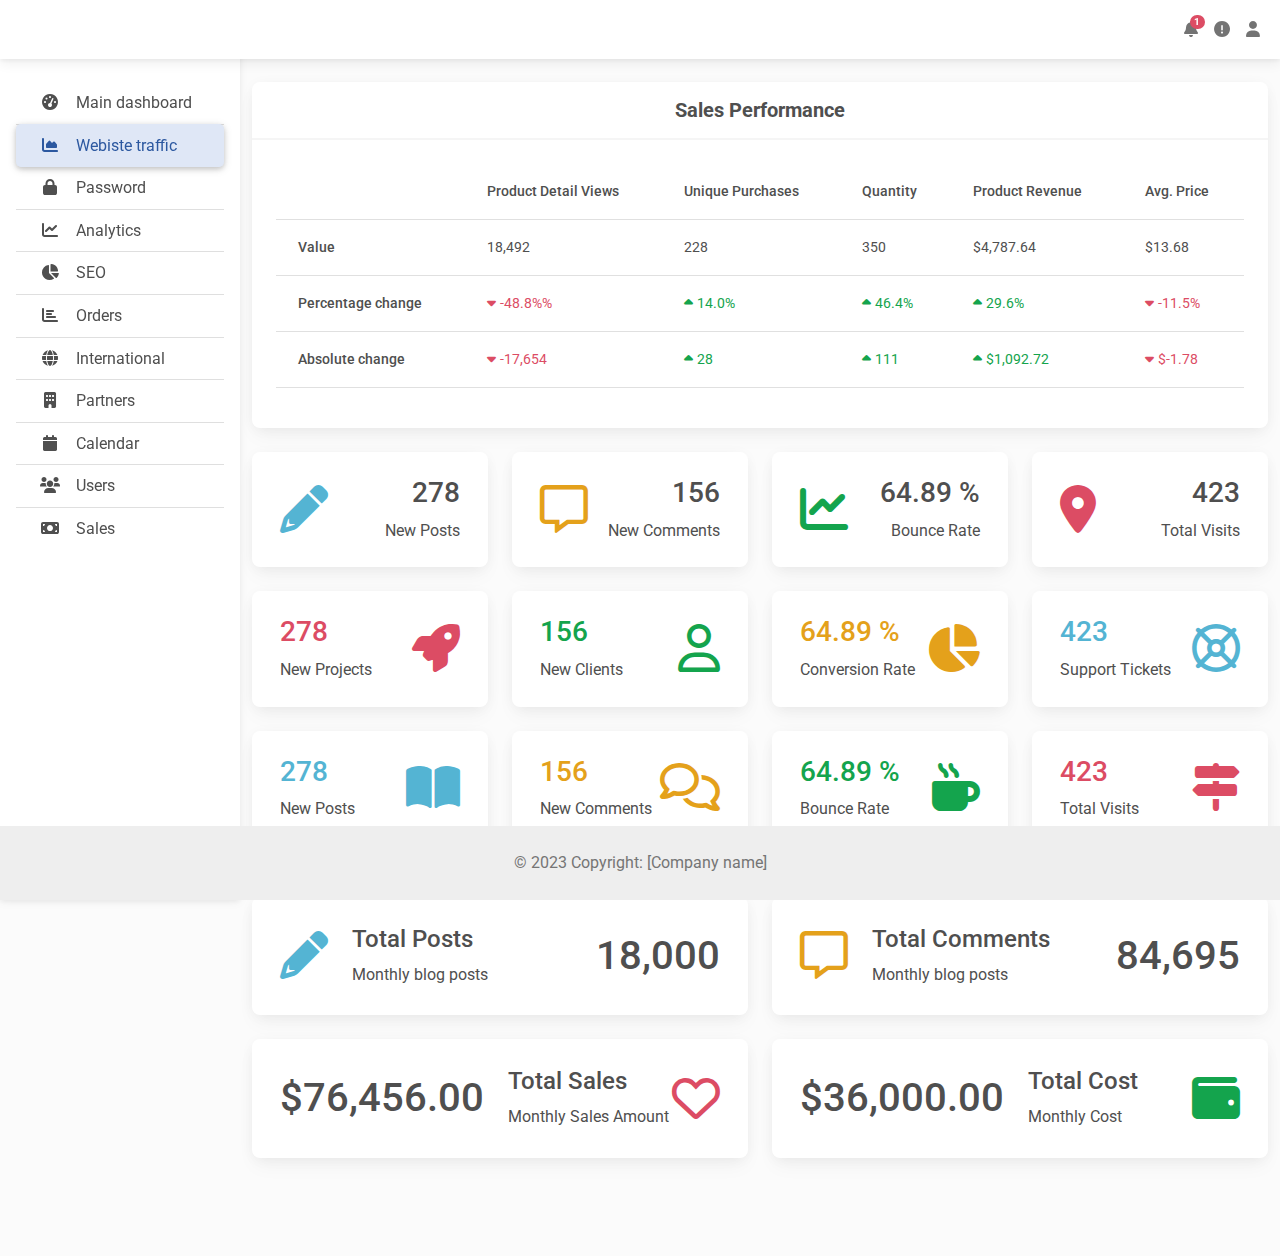
==== template-admin.html @ 0edb2a42 "Updated admin template, added login template (Create, Login, Reset sections)" ====
<!DOCTYPE html>
<html lang="en">
    <head>
        <meta charset="UTF-8" />
        <meta name="viewport" content="width=device-width, initial-scale=1, shrink-to-fit=no" />
        <meta http-equiv="x-ua-compatible" content="ie=edge" />
        <meta name="robots" content="noindex, nofollow" />
        <title>Admin template</title>
        <link rel="icon" href="img/mdb-favicon.ico" type="image/x-icon" />
        <!-- Font Awesome -->
        <link rel="stylesheet" href="https://cdnjs.cloudflare.com/ajax/libs/font-awesome/6.0.0/css/all.min.css" />
        <!-- Google Fonts Roboto -->
        <link rel="stylesheet" href="https://fonts.googleapis.com/css2?family=Roboto:wght@300;400;500;700;900&display=swap" />
        <!-- MDB -->
        <link rel="stylesheet" href="css/mdb.min.css" />
        <!-- Custom styles -->
        <link rel="stylesheet" href="css/app.css" />

        <!-- MDB -->
        <!-- <script type="text/javascript" src="https://cdnjs.cloudflare.com/ajax/libs/jquery/3.7.0/jquery.min.js"></script> -->
        <script type="text/javascript" src="js/mdb.min.js"></script>
        <!-- Custom scripts -->
        <script type="text/javascript" src="js/app.js"></script>
        <script type="text/javascript">
        </script>

    </head>
    <body class="admin">
        <!--Main Navigation-->
        <header>
            <!-- Sidebar -->
            <nav
                id="sidebarMenu"
                class="collapse d-lg-block sidebar collapse bg-white"
                >
            <div class="position-sticky">
                <div class="list-group list-group-flush mx-3 mt-4">
                <a
                    href="#"
                    class="list-group-item list-group-item-action py-2 ripple"
                    aria-current="true"
                    >
                    <i class="fas fa-tachometer-alt fa-fw me-3"></i
                    ><span>Main dashboard</span>
                </a>
                <a
                    href="#"
                    class="list-group-item list-group-item-action py-2 ripple active"
                    >
                    <i class="fas fa-chart-area fa-fw me-3"></i
                    ><span>Webiste traffic</span>
                </a>
                <a
                    href="#"
                    class="list-group-item list-group-item-action py-2 ripple"
                    ><i class="fas fa-lock fa-fw me-3"></i><span>Password</span></a
                    >
                <a
                    href="#"
                    class="list-group-item list-group-item-action py-2 ripple"
                    ><i class="fas fa-chart-line fa-fw me-3"></i
                    ><span>Analytics</span></a
                    >
                <a
                    href="#"
                    class="list-group-item list-group-item-action py-2 ripple"
                    >
                    <i class="fas fa-chart-pie fa-fw me-3"></i><span>SEO</span>
                </a>
                <a
                    href="#"
                    class="list-group-item list-group-item-action py-2 ripple"
                    ><i class="fas fa-chart-bar fa-fw me-3"></i><span>Orders</span></a
                    >
                <a
                    href="#"
                    class="list-group-item list-group-item-action py-2 ripple"
                    ><i class="fas fa-globe fa-fw me-3"></i
                    ><span>International</span></a
                    >
                <a
                    href="#"
                    class="list-group-item list-group-item-action py-2 ripple"
                    ><i class="fas fa-building fa-fw me-3"></i
                    ><span>Partners</span></a
                    >
                <a
                    href="#"
                    class="list-group-item list-group-item-action py-2 ripple"
                    ><i class="fas fa-calendar fa-fw me-3"></i
                    ><span>Calendar</span></a
                    >
                <a
                    href="#"
                    class="list-group-item list-group-item-action py-2 ripple"
                    ><i class="fas fa-users fa-fw me-3"></i><span>Users</span></a
                    >
                <a
                    href="#"
                    class="list-group-item list-group-item-action py-2 ripple"
                    ><i class="fas fa-money-bill fa-fw me-3"></i><span>Sales</span></a
                    >
                </div>
            </div>
            </nav>
            <!-- Sidebar -->
        
            <!-- Navbar -->
            <nav
                id="main-navbar"
                class="navbar navbar-expand-lg navbar-light bg-white fixed-top"
                >
            <!-- Container wrapper -->
            <div class="container-fluid">
                <!-- Toggle button -->
                <button
                        class="navbar-toggler"
                        type="button"
                        data-mdb-toggle="collapse"
                        data-mdb-target="#sidebarMenu"
                        aria-controls="sidebarMenu"
                        aria-expanded="false"
                        aria-label="Toggle navigation"
                        >
                <i class="fas fa-bars"></i>
                </button>
        
                <!-- Brand -->
                <a class="navbar-brand" href="#">
                <img
                    src="https://fakeimg.pl/100x38/cccccc/909090?text=Logo&font=noto"
                    height="25"
                    alt=""
                    loading="lazy"
                    />
                </a>
                
                <!-- Right links -->
                <ul class="navbar-nav ms-auto d-flex flex-row">
                    <!-- Notification dropdown -->
                    <li class="nav-item dropdown">
                        <a
                        class="nav-link me-3 me-lg-0 dropdown-toggle hidden-arrow"
                        href="#"
                        id="navbarDropdownMenuLink"
                        role="button"
                        data-mdb-toggle="dropdown"
                        aria-expanded="false"
                        >
                        <i class="fas fa-bell"></i>
                        <span class="badge rounded-pill badge-notification bg-danger"
                                >1</span
                            >
                        </a>
                        <ul
                            class="dropdown-menu dropdown-menu-end"
                            aria-labelledby="navbarDropdownMenuLink"
                            >
                            <li><a class="dropdown-item" href="#">Some link to notification</a></li>
                            <li><a class="dropdown-item" href="#">Another link to notification</a></li>
                            <li>
                                <a class="dropdown-item" href="#">Additional link</a>
                            </li>
                        </ul>
                    </li>
            
                    <!-- Icon -->
                    <li class="nav-item">
                        <a class="nav-link me-3 me-lg-0" href="#">
                        <i class="fas fa-circle-exclamation"></i>
                        </a>
                    </li>
            
                    <!-- Profile -->
                    <li class="nav-item dropdown">
                        <a
                        class="nav-link me-3 me-lg-0 dropdown-toggle hidden-arrow"
                        href="#"
                        id="navbarDropdownMenuLink"
                        role="button"
                        data-mdb-toggle="dropdown"
                        aria-expanded="false"
                        >
                        <i class="fas fa-user"></i>
                        </a>
                        <ul
                            class="dropdown-menu dropdown-menu-end"
                            aria-labelledby="navbarDropdownMenuLink"
                            >
                            <li><a class="dropdown-item" href="#">My profile</a></li>
                            <li><a class="dropdown-item" href="#">Settings</a></li>
                            <li><a class="dropdown-item" href="#">Logout</a></li>
                        </ul>
                    </li>
                </ul>
            </div>
            <!-- Container wrapper -->
            </nav>
            <!-- Navbar -->
        </header>
        <!--Main Navigation-->
        
        <!--Main layout-->
        <main class="admin" style="margin-top: 58px;margin-bottom:74px;">
            <div class="container pt-4">
            
                <!--Section: Sales Performance-->
                <section class="mb-4">
                    <div class="card">
                    <div class="card-header text-center py-3">
                        <h5 class="mb-0 text-center">
                        <strong>Sales Performance</strong>
                        </h5>
                    </div>
                    <div class="card-body">
                        <div class="table-responsive">
                        <table class="table table-hover text-nowrap">
                            <thead>
                            <tr>
                                <th scope="col"></th>
                                <th scope="col">Product Detail Views</th>
                                <th scope="col">Unique Purchases</th>
                                <th scope="col">Quantity</th>
                                <th scope="col">Product Revenue</th>
                                <th scope="col">Avg. Price</th>
                            </tr>
                            </thead>
                            <tbody>
                            <tr>
                                <th scope="row">Value</th>
                                <td>18,492</td>
                                <td>228</td>
                                <td>350</td>
                                <td>$4,787.64</td>
                                <td>$13.68</td>
                            </tr>
                            <tr>
                                <th scope="row">Percentage change</th>
                                <td>
                                <span class="text-danger">
                                    <i class="fas fa-caret-down me-1"></i
                                    ><span>-48.8%%</span>
                                </span>
                                </td>
                                <td>
                                <span class="text-success">
                                    <i class="fas fa-caret-up me-1"></i><span>14.0%</span>
                                </span>
                                </td>
                                <td>
                                <span class="text-success">
                                    <i class="fas fa-caret-up me-1"></i><span>46.4%</span>
                                </span>
                                </td>
                                <td>
                                <span class="text-success">
                                    <i class="fas fa-caret-up me-1"></i><span>29.6%</span>
                                </span>
                                </td>
                                <td>
                                <span class="text-danger">
                                    <i class="fas fa-caret-down me-1"></i
                                    ><span>-11.5%</span>
                                </span>
                                </td>
                            </tr>
                            <tr>
                                <th scope="row">Absolute change</th>
                                <td>
                                <span class="text-danger">
                                    <i class="fas fa-caret-down me-1"></i
                                    ><span>-17,654</span>
                                </span>
                                </td>
                                <td>
                                <span class="text-success">
                                    <i class="fas fa-caret-up me-1"></i><span>28</span>
                                </span>
                                </td>
                                <td>
                                <span class="text-success">
                                    <i class="fas fa-caret-up me-1"></i><span>111</span>
                                </span>
                                </td>
                                <td>
                                <span class="text-success">
                                    <i class="fas fa-caret-up me-1"></i
                                    ><span>$1,092.72</span>
                                </span>
                                </td>
                                <td>
                                <span class="text-danger">
                                    <i class="fas fa-caret-down me-1"></i
                                    ><span>$-1.78</span>
                                </span>
                                </td>
                            </tr>
                            </tbody>
                        </table>
                        </div>
                    </div>
                    </div>
                </section>
                <!--Section: Sales Performance -->
            
                <!--Section: Minimal statistics cards-->
                <section>
                    <div class="row">
                    <div class="col-xl-3 col-sm-6 col-12 mb-4">
                        <div class="card">
                        <div class="card-body">
                            <div class="d-flex justify-content-between px-md-1">
                            <div class="align-self-center">
                                <i class="fas fa-pencil-alt text-info fa-3x"></i>
                            </div>
                            <div class="text-end">
                                <h3>278</h3>
                                <p class="mb-0">New Posts</p>
                            </div>
                            </div>
                        </div>
                        </div>
                    </div>
                    <div class="col-xl-3 col-sm-6 col-12 mb-4">
                        <div class="card">
                        <div class="card-body">
                            <div class="d-flex justify-content-between px-md-1">
                            <div class="align-self-center">
                                <i class="far fa-comment-alt text-warning fa-3x"></i>
                            </div>
                            <div class="text-end">
                                <h3>156</h3>
                                <p class="mb-0">New Comments</p>
                            </div>
                            </div>
                        </div>
                        </div>
                    </div>
                    <div class="col-xl-3 col-sm-6 col-12 mb-4">
                        <div class="card">
                        <div class="card-body">
                            <div class="d-flex justify-content-between px-md-1">
                            <div class="align-self-center">
                                <i class="fas fa-chart-line text-success fa-3x"></i>
                            </div>
                            <div class="text-end">
                                <h3>64.89 %</h3>
                                <p class="mb-0">Bounce Rate</p>
                            </div>
                            </div>
                        </div>
                        </div>
                    </div>
                    <div class="col-xl-3 col-sm-6 col-12 mb-4">
                        <div class="card">
                        <div class="card-body">
                            <div class="d-flex justify-content-between px-md-1">
                            <div class="align-self-center">
                                <i class="fas fa-map-marker-alt text-danger fa-3x"></i>
                            </div>
                            <div class="text-end">
                                <h3>423</h3>
                                <p class="mb-0">Total Visits</p>
                            </div>
                            </div>
                        </div>
                        </div>
                    </div>
                    </div>
                    <div class="row">
                    <div class="col-xl-3 col-sm-6 col-12 mb-4">
                        <div class="card">
                        <div class="card-body">
                            <div class="d-flex justify-content-between px-md-1">
                            <div>
                                <h3 class="text-danger">278</h3>
                                <p class="mb-0">New Projects</p>
                            </div>
                            <div class="align-self-center">
                                <i class="fas fa-rocket text-danger fa-3x"></i>
                            </div>
                            </div>
                        </div>
                        </div>
                    </div>
                    <div class="col-xl-3 col-sm-6 col-12 mb-4">
                        <div class="card">
                        <div class="card-body">
                            <div class="d-flex justify-content-between px-md-1">
                            <div>
                                <h3 class="text-success">156</h3>
                                <p class="mb-0">New Clients</p>
                            </div>
                            <div class="align-self-center">
                                <i class="far fa-user text-success fa-3x"></i>
                            </div>
                            </div>
                        </div>
                        </div>
                    </div>
                    <div class="col-xl-3 col-sm-6 col-12 mb-4">
                        <div class="card">
                        <div class="card-body">
                            <div class="d-flex justify-content-between px-md-1">
                            <div>
                                <h3 class="text-warning">64.89 %</h3>
                                <p class="mb-0">Conversion Rate</p>
                            </div>
                            <div class="align-self-center">
                                <i class="fas fa-chart-pie text-warning fa-3x"></i>
                            </div>
                            </div>
                        </div>
                        </div>
                    </div>
                    <div class="col-xl-3 col-sm-6 col-12 mb-4">
                        <div class="card">
                        <div class="card-body">
                            <div class="d-flex justify-content-between px-md-1">
                            <div>
                                <h3 class="text-info">423</h3>
                                <p class="mb-0">Support Tickets</p>
                            </div>
                            <div class="align-self-center">
                                <i class="far fa-life-ring text-info fa-3x"></i>
                            </div>
                            </div>
                        </div>
                        </div>
                    </div>
                    </div>
                    <div class="row">
                    <div class="col-xl-3 col-sm-6 col-12 mb-4">
                        <div class="card">
                        <div class="card-body">
                            <div class="d-flex justify-content-between px-md-1">
                            <div>
                                <h3 class="text-info">278</h3>
                                <p class="mb-0">New Posts</p>
                            </div>
                            <div class="align-self-center">
                                <i class="fas fa-book-open text-info fa-3x"></i>
                            </div>
                            </div>
                            <div class="px-md-1">
                            <div class="progress mt-3 mb-1 rounded" style="height: 7px">
                                <div
                                    class="progress-bar bg-info"
                                    role="progressbar"
                                    style="width: 80%"
                                    aria-valuenow="80"
                                    aria-valuemin="0"
                                    aria-valuemax="100"
                                    ></div>
                            </div>
                            </div>
                        </div>
                        </div>
                    </div>
                    <div class="col-xl-3 col-sm-6 col-12 mb-4">
                        <div class="card">
                        <div class="card-body">
                            <div class="d-flex justify-content-between px-md-1">
                            <div>
                                <h3 class="text-warning">156</h3>
                                <p class="mb-0">New Comments</p>
                            </div>
                            <div class="align-self-center">
                                <i class="far fa-comments text-warning fa-3x"></i>
                            </div>
                            </div>
                            <div class="px-md-1">
                            <div class="progress mt-3 mb-1 rounded" style="height: 7px">
                                <div
                                    class="progress-bar bg-warning"
                                    role="progressbar"
                                    style="width: 35%"
                                    aria-valuenow="35"
                                    aria-valuemin="0"
                                    aria-valuemax="100"
                                    ></div>
                            </div>
                            </div>
                        </div>
                        </div>
                    </div>
                    <div class="col-xl-3 col-sm-6 col-12 mb-4">
                        <div class="card">
                        <div class="card-body">
                            <div class="d-flex justify-content-between px-md-1">
                            <div>
                                <h3 class="text-success">64.89 %</h3>
                                <p class="mb-0">Bounce Rate</p>
                            </div>
                            <div class="align-self-center">
                                <i class="fas fa-mug-hot text-success fa-3x"></i>
                            </div>
                            </div>
                            <div class="px-md-1">
                            <div class="progress mt-3 mb-1 rounded" style="height: 7px">
                                <div
                                    class="progress-bar bg-success"
                                    role="progressbar"
                                    style="width: 60%"
                                    aria-valuenow="60"
                                    aria-valuemin="0"
                                    aria-valuemax="100"
                                    ></div>
                            </div>
                            </div>
                        </div>
                        </div>
                    </div>
                    <div class="col-xl-3 col-sm-6 col-12 mb-4">
                        <div class="card">
                        <div class="card-body">
                            <div class="d-flex justify-content-between px-md-1">
                            <div>
                                <h3 class="text-danger">423</h3>
                                <p class="mb-0">Total Visits</p>
                            </div>
                            <div class="align-self-center">
                                <i class="fas fa-map-signs text-danger fa-3x"></i>
                            </div>
                            </div>
                            <div class="px-md-1">
                            <div class="progress mt-3 mb-1 rounded" style="height: 7px">
                                <div
                                    class="progress-bar bg-danger"
                                    role="progressbar"
                                    style="width: 40%"
                                    aria-valuenow="40"
                                    aria-valuemin="0"
                                    aria-valuemax="100"
                                    ></div>
                            </div>
                            </div>
                        </div>
                        </div>
                    </div>
                    </div>
                </section>
                <!--Section: Minimal statistics cards-->
            
                <!--Section: Statistics with subtitles-->
                <section>
                    <div class="row">
                    <div class="col-xl-6 col-md-12 mb-4">
                        <div class="card">
                        <div class="card-body">
                            <div class="d-flex justify-content-between p-md-1">
                            <div class="d-flex flex-row">
                                <div class="align-self-center">
                                <i class="fas fa-pencil-alt text-info fa-3x me-4"></i>
                                </div>
                                <div>
                                <h4>Total Posts</h4>
                                <p class="mb-0">Monthly blog posts</p>
                                </div>
                            </div>
                            <div class="align-self-center">
                                <h2 class="h1 mb-0">18,000</h2>
                            </div>
                            </div>
                        </div>
                        </div>
                    </div>
                    <div class="col-xl-6 col-md-12 mb-4">
                        <div class="card">
                        <div class="card-body">
                            <div class="d-flex justify-content-between p-md-1">
                            <div class="d-flex flex-row">
                                <div class="align-self-center">
                                <i
                                    class="far fa-comment-alt text-warning fa-3x me-4"
                                    ></i>
                                </div>
                                <div>
                                <h4>Total Comments</h4>
                                <p class="mb-0">Monthly blog posts</p>
                                </div>
                            </div>
                            <div class="align-self-center">
                                <h2 class="h1 mb-0">84,695</h2>
                            </div>
                            </div>
                        </div>
                        </div>
                    </div>
                    </div>
                    <div class="row">
                    <div class="col-xl-6 col-md-12 mb-4">
                        <div class="card">
                        <div class="card-body">
                            <div class="d-flex justify-content-between p-md-1">
                            <div class="d-flex flex-row">
                                <div class="align-self-center">
                                <h2 class="h1 mb-0 me-4">$76,456.00</h2>
                                </div>
                                <div>
                                <h4>Total Sales</h4>
                                <p class="mb-0">Monthly Sales Amount</p>
                                </div>
                            </div>
                            <div class="align-self-center">
                                <i class="far fa-heart text-danger fa-3x"></i>
                            </div>
                            </div>
                        </div>
                        </div>
                    </div>
                    <div class="col-xl-6 col-md-12 mb-4">
                        <div class="card">
                        <div class="card-body">
                            <div class="d-flex justify-content-between p-md-1">
                            <div class="d-flex flex-row">
                                <div class="align-self-center">
                                <h2 class="h1 mb-0 me-4">$36,000.00</h2>
                                </div>
                                <div>
                                <h4>Total Cost</h4>
                                <p class="mb-0">Monthly Cost</p>
                                </div>
                            </div>
                            <div class="align-self-center">
                                <i class="fas fa-wallet text-success fa-3x"></i>
                            </div>
                            </div>
                        </div>
                        </div>
                    </div>
                    </div>
                </section>
                <!--Section: Statistics with subtitles-->

            </div><!-- container -->
        </main>
        <!--Main layout-->

        <!-- Footer -->
        <footer class="fixed-bottom text-center text-lg-start bg-light text-muted">
            <!-- Copyright -->
            <div class="text-center p-4" style="background-color: rgba(0, 0, 0, 0.05);">
            © 2023 Copyright: [Company name]
            </div>
            <!-- Copyright -->
        </footer>
        <!-- Footer -->

    </body>
</html>
---- css/app.css ----
/* Carousel styling */
#introCarousel,
.carousel-inner,
.carousel-item,
.carousel-item.active {
  height: 100vh;
}

.carousel-item:nth-child(1) {
  background-image: url('../img/backdrop/001.jpg');
  background-repeat: no-repeat;
  background-size: cover;
  background-position: center center;
}
.carousel-item:nth-child(2) {
  background-image: url('../img/backdrop/002.jpg');
  background-repeat: no-repeat;
  background-size: cover;
  background-position: center center;
}
.carousel-item:nth-child(3) {
  background-image: url('../img/backdrop/003.jpg');
  background-repeat: no-repeat;
  background-size: cover;
  background-position: center center;
}

/* Height for devices larger than 576px */
@media (min-width: 992px) {
  #introCarousel {
    margin-top: -58.59px;
  }
  #introCarousel,
  .carousel-inner,
  .carousel-item,
  .carousel-item.active {
    height: 30vh;
  }
}

body.lib .navbar .nav-link {
  color: #fff !important;
}

body.lib .navbar .nav-link:hover {
    color: #333333!important;
    text-decoration: underline;
}

/* Template admin */
body.admin {
    background-color: #fbfbfb;
  }
  @media (min-width: 991.98px) {
    main.admin {
      padding-left: 240px;
    }
  }

  /* Template login */
  .create-box .card {
    background:url(../img/backdrop/0fee341b-5bbe-4149-b567-539d367be1e9.png);
    background-size:cover;
  }

  .login-box .card {
    background:url(../img/backdrop/002.jpg);
    background-size:cover;
  }

  .reset-box .card {
    background:url(../img/backdrop/003.jpg);
    background-size:cover;
  }

  
  /* Sidebar */
  .sidebar {
    position: fixed;
    top: 0;
    bottom: 0;
    left: 0;
    padding: 58px 0 0; /* Height of navbar */
    box-shadow: 0 2px 5px 0 rgb(0 0 0 / 5%), 0 2px 10px 0 rgb(0 0 0 / 5%);
    width: 240px;
    z-index: 600;
  }
  
  @media (max-width: 991.98px) {
    .sidebar {
      width: 100%;
    }
  }
  .sidebar .active {
    border-radius: 5px;
    box-shadow: 0 2px 5px 0 rgb(0 0 0 / 16%), 0 2px 10px 0 rgb(0 0 0 / 12%);
  }
  
  .sidebar-sticky {
    position: relative;
    top: 0;
    height: calc(100vh - 48px);
    padding-top: 0.5rem;
    overflow-x: hidden;
    overflow-y: auto; /* Scrollable contents if viewport is shorter than content. */
  }

/* Baseline style guide */
.text-underline {
    text-decoration: underline;
}
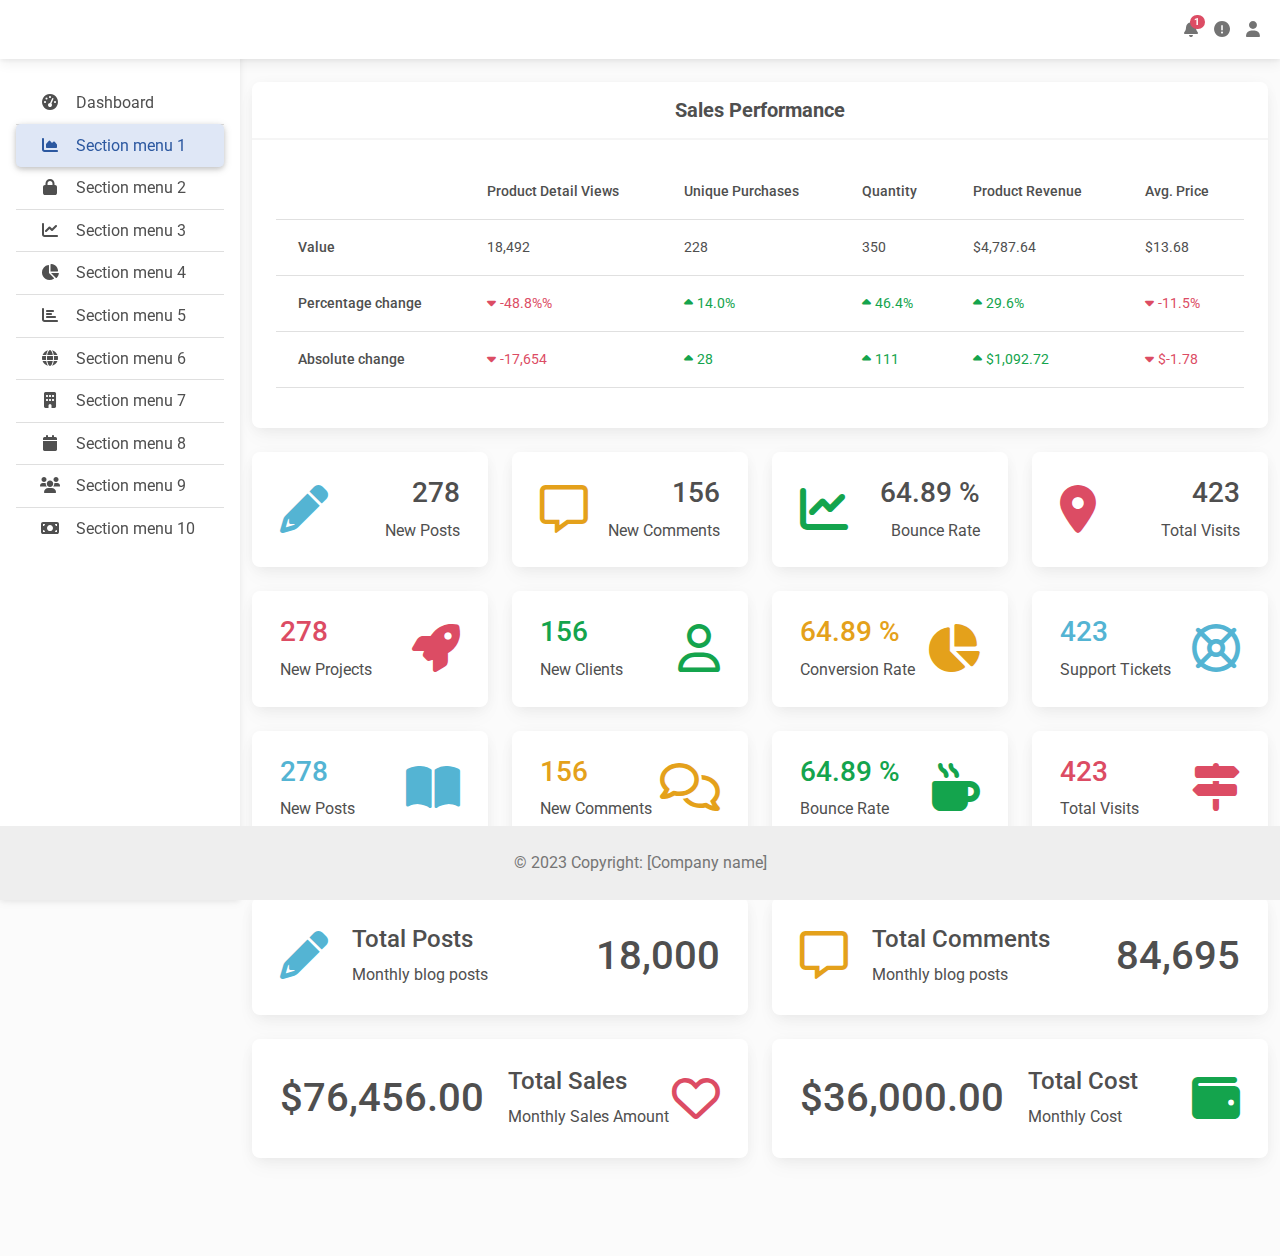
==== commit 8efe9878: "Updated content template" ====
--- a/template-admin.html
+++ b/template-admin.html
@@ -41,64 +41,64 @@
                     aria-current="true"
                     >
                     <i class="fas fa-tachometer-alt fa-fw me-3"></i
-                    ><span>Main dashboard</span>
+                    ><span>Dashboard</span>
                 </a>
                 <a
                     href="#"
                     class="list-group-item list-group-item-action py-2 ripple active"
                     >
                     <i class="fas fa-chart-area fa-fw me-3"></i
-                    ><span>Webiste traffic</span>
+                    ><span>Section menu 1</span>
                 </a>
                 <a
                     href="#"
                     class="list-group-item list-group-item-action py-2 ripple"
-                    ><i class="fas fa-lock fa-fw me-3"></i><span>Password</span></a
+                    ><i class="fas fa-lock fa-fw me-3"></i><span>Section menu 2</span></a
                     >
                 <a
                     href="#"
                     class="list-group-item list-group-item-action py-2 ripple"
                     ><i class="fas fa-chart-line fa-fw me-3"></i
-                    ><span>Analytics</span></a
-                    >
-                <a
-                    href="#"
-                    class="list-group-item list-group-item-action py-2 ripple"
-                    >
-                    <i class="fas fa-chart-pie fa-fw me-3"></i><span>SEO</span>
+                    ><span>Section menu 3</span></a
+                    >
+                <a
+                    href="#"
+                    class="list-group-item list-group-item-action py-2 ripple"
+                    >
+                    <i class="fas fa-chart-pie fa-fw me-3"></i><span>Section menu 4</span>
                 </a>
                 <a
                     href="#"
                     class="list-group-item list-group-item-action py-2 ripple"
-                    ><i class="fas fa-chart-bar fa-fw me-3"></i><span>Orders</span></a
+                    ><i class="fas fa-chart-bar fa-fw me-3"></i><span>Section menu 5</span></a
                     >
                 <a
                     href="#"
                     class="list-group-item list-group-item-action py-2 ripple"
                     ><i class="fas fa-globe fa-fw me-3"></i
-                    ><span>International</span></a
+                    ><span>Section menu 6</span></a
                     >
                 <a
                     href="#"
                     class="list-group-item list-group-item-action py-2 ripple"
                     ><i class="fas fa-building fa-fw me-3"></i
-                    ><span>Partners</span></a
+                    ><span>Section menu 7</span></a
                     >
                 <a
                     href="#"
                     class="list-group-item list-group-item-action py-2 ripple"
                     ><i class="fas fa-calendar fa-fw me-3"></i
-                    ><span>Calendar</span></a
-                    >
-                <a
-                    href="#"
-                    class="list-group-item list-group-item-action py-2 ripple"
-                    ><i class="fas fa-users fa-fw me-3"></i><span>Users</span></a
-                    >
-                <a
-                    href="#"
-                    class="list-group-item list-group-item-action py-2 ripple"
-                    ><i class="fas fa-money-bill fa-fw me-3"></i><span>Sales</span></a
+                    ><span>Section menu 8</span></a
+                    >
+                <a
+                    href="#"
+                    class="list-group-item list-group-item-action py-2 ripple"
+                    ><i class="fas fa-users fa-fw me-3"></i><span>Section menu 9</span></a
+                    >
+                <a
+                    href="#"
+                    class="list-group-item list-group-item-action py-2 ripple"
+                    ><i class="fas fa-money-bill fa-fw me-3"></i><span>Section menu 10</span></a
                     >
                 </div>
             </div>
